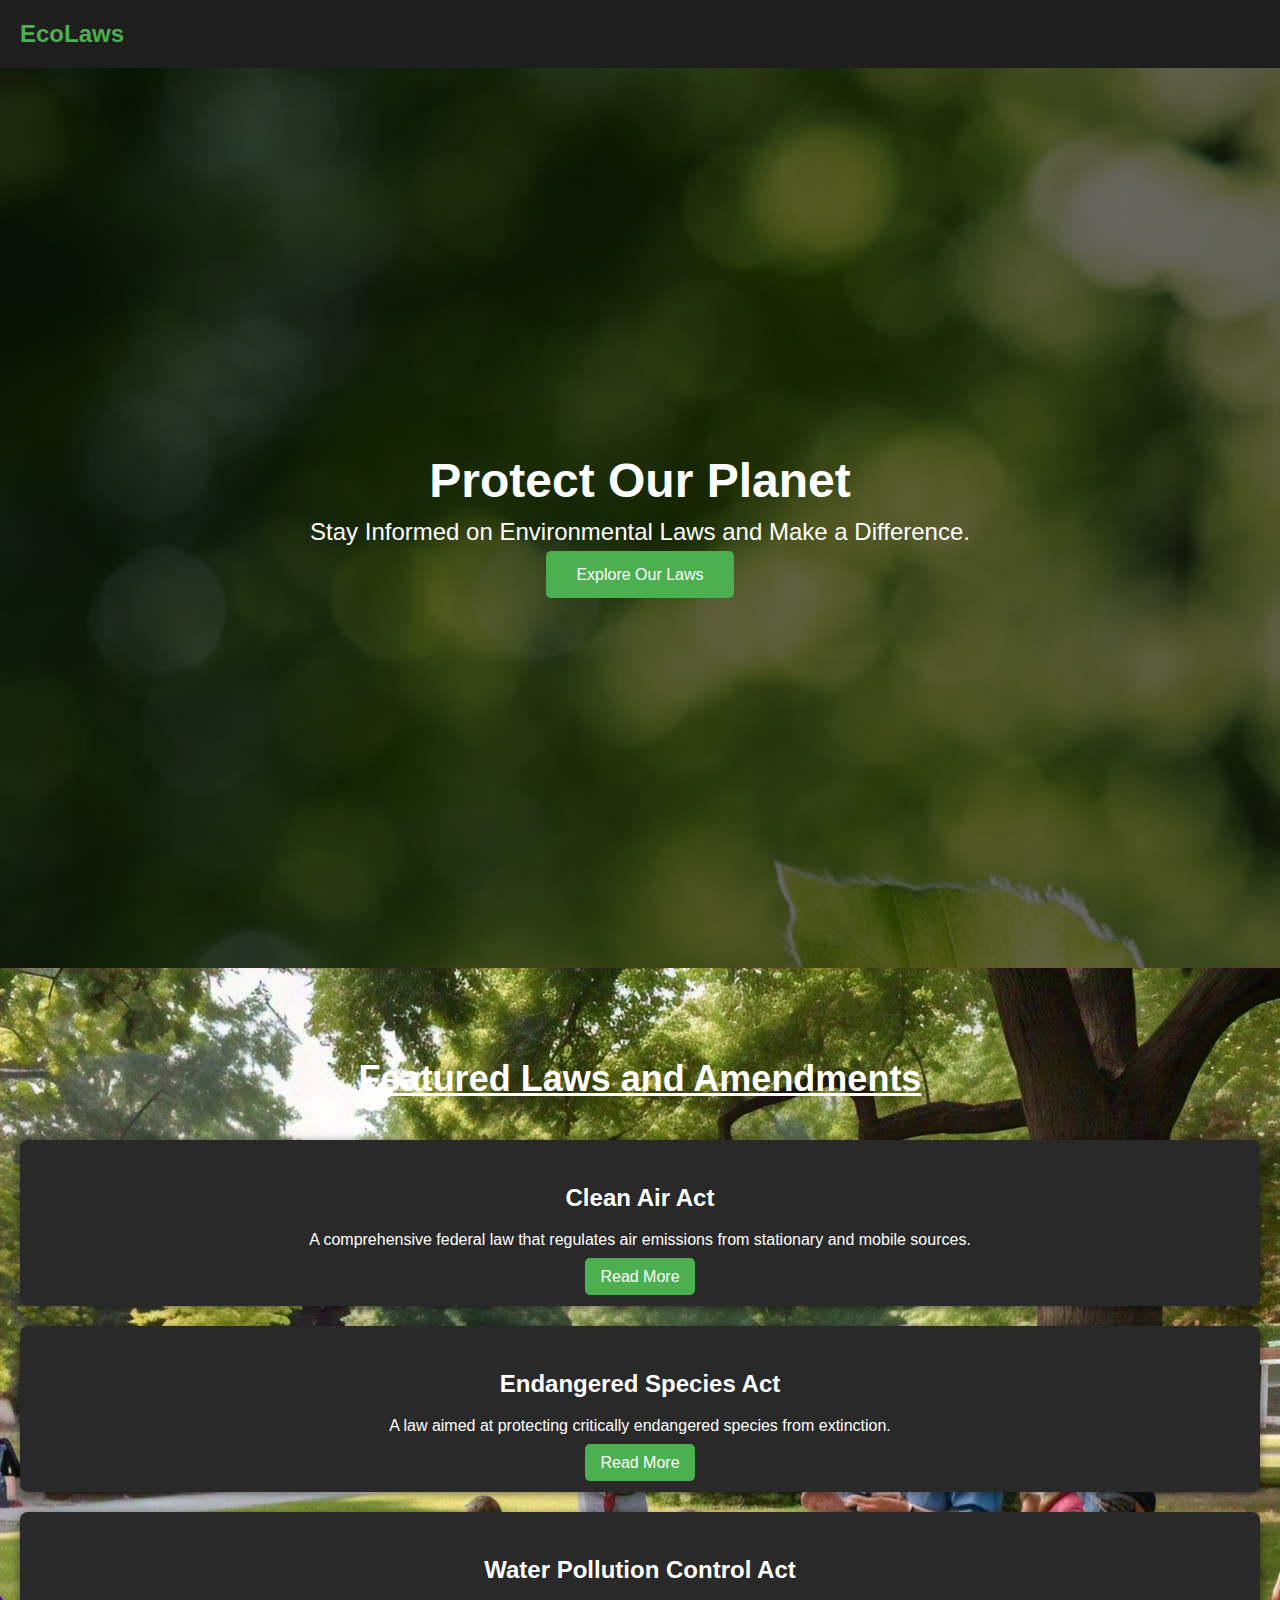
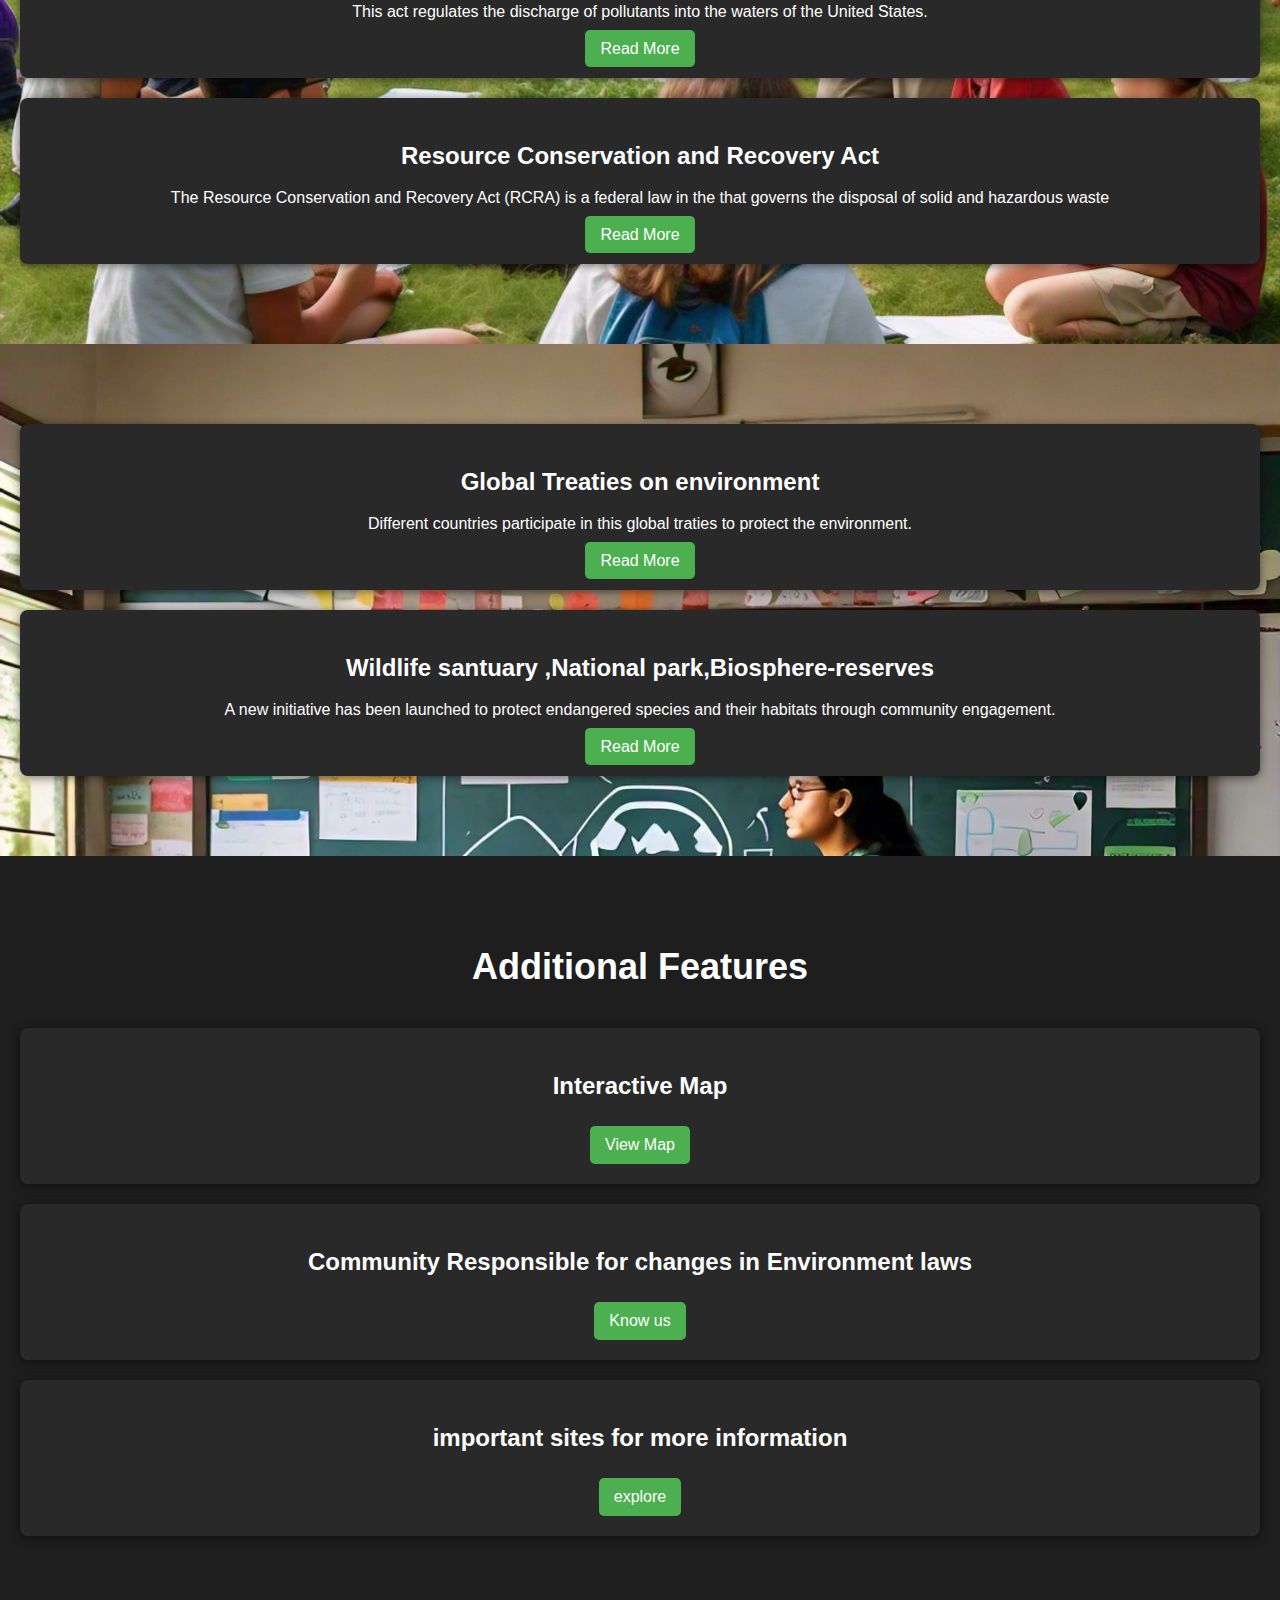
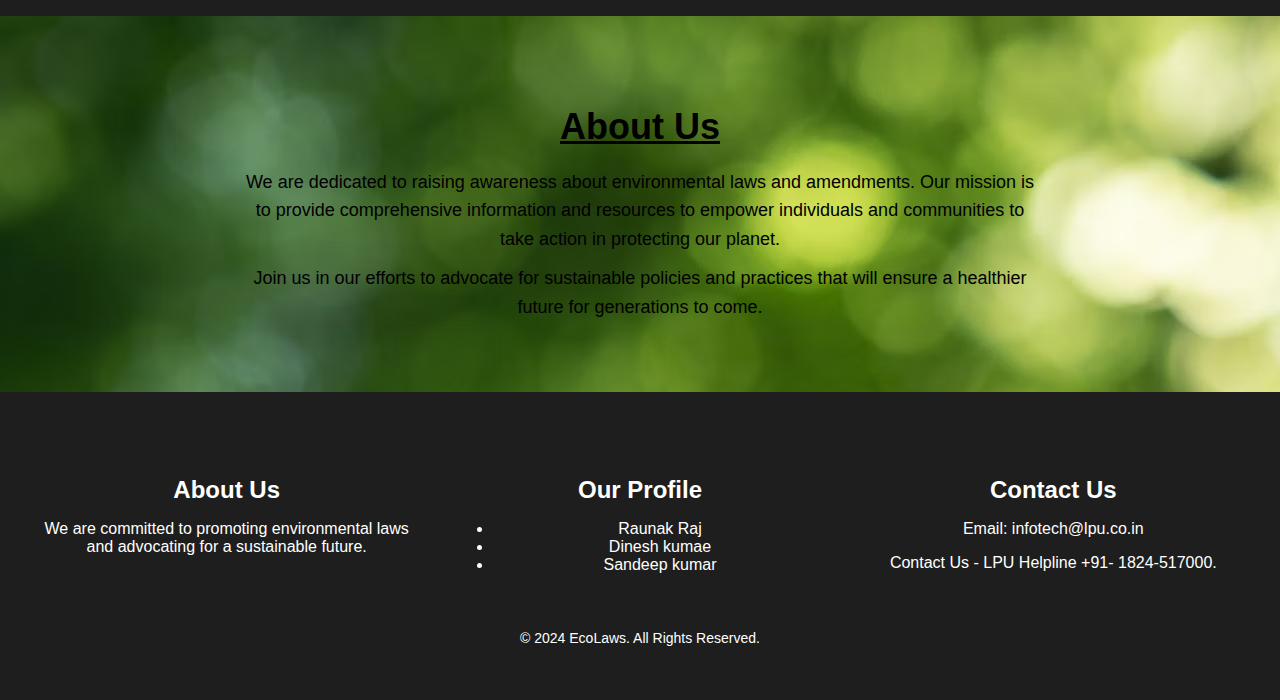
==== index.html @ d6242c62 "Add files via upload" ====
<!DOCTYPE html>
<html lang="en">
<head>
    <link rel="stylesheet" href="styles.css">
    <title>Environmental Laws</title>
</head>
<body>
    <header>
        <div class="logo">
            <h1>EcoLaws</h1>
        </div>
 
       
    </header>
    <section class="hero">
        <div class="hero-content">
            <h1>Protect Our Planet</h1>
            <p>Stay Informed on Environmental Laws and Make a Difference.</p>
            <a href="explore laws.html" class="cta-button">Explore Our Laws</a>
            
        </div>
    </section>
 
    
    <section class="featured-laws">
        <h2><u>Featured Laws and Amendments</u></h2>
        <div class="law-card">
            <h3>Clean Air Act</h3>
            <p>A comprehensive federal law that regulates air emissions from stationary and mobile sources.</p>
            <a href="clean air act.html" class="read-more">Read More</a>
        </div>
        <div class="law-card">
            <h3>Endangered Species Act</h3>
            <p>A law aimed at protecting critically endangered species from extinction.</p>
            <a href="Endangered species act.html" class="read-more">Read More</a>
        </div>
        <div class="law-card">
            <h3>Water Pollution Control Act</h3>
            <p>This act regulates the discharge of pollutants into the waters of the United States.</p>
            <a href="Water Pollution Control Act.html" class="read-more">Read More</a>
        </div>
        <div class="law-card">
            <h3>Resource Conservation and Recovery Act</h3>
            <p>The Resource Conservation and Recovery Act (RCRA) is a federal law in the that governs the disposal of solid and hazardous waste</p>
            <a href="Resource Conservation and Recovery Act.html" class="read-more">Read More</a>
        </div>
    </section>
    <section class="recent-news">
        </article>
        <article class="news-item">
            <h3> Global Treaties on environment</h3>
            <p>Different countries participate in this global traties to protect the environment.</p>
            <a href="Global treaties.html" class="read-more">Read More</a>
        </article>
        <article class="news-item">
            <h3>Wildlife santuary ,National park,Biosphere-reserves</h3>
            <p>A new initiative has been launched to protect endangered species and their habitats through community engagement.</p>
            <a href="place.html" class="read-more">Read More</a>
        </article>
    </section>
           <section class="additional-features">
        <h2>Additional Features</h2>
        <div class="feature-card">
            <h3>Interactive Map</h3>
            <p></p>
            <a href="Map.html" class="feature-button">View Map</a>
        </div>
        
        </div>
        <div class="feature-card">
            <h3>Community Responsible for changes in Environment laws </h3>
            <p></p>
            <a href="community.html" class="feature-button">Know us</a>
        </div>

          <div class="feature-card">
             <h3>important sites for more information </h3>
             <p></p>
             <a href="links.html" class="feature-button">explore</a>
    </div>
</section>
    <section class="about">
        <div class="about-content">
            <h2><u>About Us</u></h2>
            <p>
                We are dedicated to raising awareness about environmental laws and amendments. 
                Our mission is to provide comprehensive information and resources to empower individuals 
                and communities to take action in protecting our planet.
            </p>
            <p>
                Join us in our efforts to advocate for sustainable policies and practices that will 
                ensure a healthier future for generations to come.
            </p>
        </div>
    </section>
    <footer class="footer">
        <div class="footer-content">
            <div class="footer-section">
                <h3>About Us</h3>
                <p>We are committed to promoting environmental laws and advocating for a sustainable future.</p>
            </div>
            <div class="footer-section">
                <h3>Our Profile</h3>
                <ul>
                    <li><a href="https://www.linkedin.com/in/raunak-raj-90bb49324?utm_source=share&utm_campaign=share_via&utm_content=profile&utm_medium=android_app">Raunak Raj</a></li>
                    <li><a href="#">Dinesh kumae</a></li>
                    <li><a href="#">Sandeep kumar</a></li>
                    
            </div>
            <div class="footer-section">
                <h3>Contact Us</h3>
                <p>Email: infotech@lpu.co.in</p>
                <p>Contact Us - LPU Helpline +91- 1824-517000.</p>
            </div>
        </div>
        <div class="footer-bottom">
            <p>&copy; 2024 EcoLaws. All Rights Reserved.</p>
        </div>
    </footer>
    
    
    
    
    
    
    
</body>
</html>
---- styles.css ----
body {
    background-image: url(envo2.avif);
    margin: 0;
    font-family: Arial, sans-serif;
    background-color: #121212;
    color: #ffffff;
}

header {
    display: flex;
    justify-content: space-between;
    align-items: center;
    padding: 20px;
    background-color: #1e1e1e;
}

.logo h1 {
    font-size: 24px;
    margin: 0;
    color: #4caf50; /* Green color for a natural theme */
}

nav ul {
    list-style: none;
    display: flex;
    gap: 20px;
    margin: 0;
    padding: 0;
}

nav ul li {
    display: inline;
}

nav ul li a {
    text-decoration: none;
    color: #ffffff;
    transition: color 0.3s;
}

nav ul li a:hover {
    color: #4caf50; /* Change color on hover */
}

.cta-button a {
    background-color: #4caf50; /* Green background */
    color: #ffffff;
    padding: 10px 20px;
    text-decoration: none;
    border-radius: 5px;
    transition: background-color 0.3s;
}

.cta-button a:hover {
    background-color: #45a049; /* Darker green on hover */
}
.hero {
    display: flex;
    justify-content: center;
    align-items: center;
    height: 100vh;
    background-image: url('path/to/your/image.jpg'); /* Add a background image */
    background-size: cover;
    background-position: center;
    color: #ffffff;
    text-align: center;
    position: relative;
}

.hero::before {
    content: '';
    position: absolute;
    top: 0;
    left: 0;
    right: 0;
    bottom: 0;
    background-color: rgba(0, 0, 0, 0.6); /* Dark overlay */
    z-index: 1;
}

.hero-content {
    position: relative;
    z-index: 2; /* Ensure content is above the overlay */
    padding: 20px;
}

.hero h1 {
    font-size: 48px;
    margin: 0;
}

.hero p {
    font-size: 24px;
    margin: 10px 0 20px;
}

.cta-button {
    background-color: #4caf50; /* Green background */
    color: #ffffff;
    padding: 15px 30px;
    text-decoration: none;
    border-radius: 5px;
    transition: background-color 0.3s;
}

.cta-button:hover {
    background-color: #45a049; /* Darker green on hover */
}
.about {
    background-image:url(envo2.avif);
    background-color: #1e1e1e; /* Dark background for the section */
    color: black; /* White text for contrast */
    padding: 60px 20px; /* Padding around the content */
    text-align: center; /* Center text */
}

.about-content {
    max-width: 800px; /* Maximum width for the content */
    margin: 0 auto; /* Center the content block */
}

.about h2 {
    font-size: 36px; /* Size of the heading */
    margin-bottom: 20px; /* Space below the heading */
}

.about p {
    font-size: 18px; /* Size of the paragraph text */
    line-height: 1.6; /* Line height for readability */
    margin: 10px 0; /* Margin for paragraphs */
}
.featured-laws {
    background-image: url(Eco5.jpeg);
    background-color: #1e1e1e; /* Dark background for the section */
    color: #ffffff; /* White text for contrast */
    padding: 60px 20px; /* Padding around the section */
    text-align: center; /* Center text */
}

.featured-laws h2 {
    font-size: 36px; /* Size of the section heading */
    margin-bottom: 40px; /* Space below the heading */
}

.law-card {
    background-color: #292929; /* Card background color */
    border-radius: 8px; /* Rounded corners */
    padding: 20px; /* Padding inside the card */
    margin: 20px 0; /* Space between cards */
    box-shadow: 0 2px 10px rgba(0, 0, 0, 0.5); /* Subtle shadow for depth */
}

.law-card h3 {
    font-size: 24px; /* Size of the law title */
    margin-bottom: 10px; /* Space below the title */
}

.law-card p {
    font-size: 16px; /* Size of the description text */
    line-height: 1.5; /* Line height for readability */
}

.read-more {
    background-color: #4caf50; /* Green background */
    color: #ffffff; /* White text */
    padding: 10px 15px; /* Padding for the button */
    text-decoration: none; /* Remove underline */
    border-radius: 5px; /* Rounded corners */
    transition: background-color 0.3s; /* Transition for hover effect */
}

.read-more:hover {
    background-color: #45a049; /* Darker green on hover */
}
.recent-news {
    background-image: url(Eco3.jpeg);
    background-color: #1e1e1e; /* Dark background for the section */
    color: #ffffff; /* White text for contrast */
    padding: 60px 20px; /* Padding around the section */
    text-align: center; /* Center text */
}

.recent-news h2 {
    font-size: 36px; /* Size of the section heading */
    margin-bottom: 40px; /* Space below the heading */
}

.news-item {
    background-color: #292929; /* Item background color */
    border-radius: 8px; /* Rounded corners */
    padding: 20px; /* Padding inside the item */
    margin: 20px 0; /* Space between items */
    box-shadow: 0 2px 10px rgba(0, 0, 0, 0.5); /* Subtle shadow for depth */
}

.news-item h3 {
    font-size: 24px; /* Size of the news title */
    margin-bottom: 10px; /* Space below the title */
}

.news-item p {
    font-size: 16px; /* Size of the description text */
    line-height: 1.5; /* Line height for readability */
}

.read-more {
    background-color: #4caf50; /* Green background */
    color: #ffffff; /* White text */
    padding: 10px 15px; /* Padding for the button */
    text-decoration: none; /* Remove underline */
    border-radius: 5px; /* Rounded corners */
    transition: background-color 0.3s; /* Transition for hover effect */
}

.read-more:hover {
    background-color: #45a049; /* Darker green on hover */
}
.resources {
    background-image: url(Eco2.jpeg);
    background-color: #1e1e1e; /* Dark background for the section */
    color: #ffffff; /* White text for contrast */
    padding: 60px 20px; /* Padding around the section */
    text-align: center; /* Center text */
}

.resources h2 {
    font-size: 36px; /* Size of the section heading */
    margin-bottom: 40px; /* Space below the heading */
}

.resource-card {
    background-color: #292929; /* Card background color */
    border-radius: 8px; /* Rounded corners */
    padding: 20px; /* Padding inside the card */
    margin: 20px 0; /* Space between cards */
    box-shadow: 0 2px 10px rgba(0, 0, 0, 0.5); /* Subtle shadow for depth */
}

.resource-card h3 {
    font-size: 24px; /* Size of the resource title */
    margin-bottom: 10px; /* Space below the title */
}

.resource-card p {
    font-size: 16px; /* Size of the description text */
    line-height: 1.5; /* Line height for readability */
}

.download-button, .register-button {
    background-color: #4caf50; /* Green background */
    color: #ffffff; /* White text */
    padding: 10px 15px; /* Padding for the button */
    text-decoration: none; /* Remove underline */
    border-radius: 5px; /* Rounded corners */
    transition: background-color 0.3s; /* Transition for hover effect */
    margin-top: 10px; /* Space above the button */
    display: inline-block; /* Align the button */
}

.download-button:hover, .register-button:hover {
    background-color: #45a049; /* Darker green on hover */
}
.community-engagement {
    background-image: url(Eco4.jpeg);
    background-color: #1e1e1e; /* Dark background for the section */
    color: #ffffff; /* White text for contrast */
    padding: 60px 20px; /* Padding around the section */
    text-align: center; /* Center text */
}

.community-engagement h2 {
    font-size: 36px; /* Size of the section heading */
    margin-bottom: 40px; /* Space below the heading */
}

.event-card {
    background-color: #292929; /* Card background color */
    border-radius: 8px; /* Rounded corners */
    padding: 20px; /* Padding inside the card */
    margin: 20px 0; /* Space between cards */
    box-shadow: 0 2px 10px rgba(0, 0, 0, 0.5); /* Subtle shadow for depth */
}

.event-card h3 {
    font-size: 24px; /* Size of the event title */
    margin-bottom: 10px; /* Space below the title */
}

.event-card p {
    font-size: 16px; /* Size of the description text */
    line-height: 1.5; /* Line height for readability */
}

.register-button {
    background-color: #4caf50; /* Green background */
    color: #ffffff; /* White text */
    padding: 10px 15px; /* Padding for the button */
    text-decoration: none; /* Remove underline */
    border-radius: 5px; /* Rounded corners */
    transition: background-color 0.3s; /* Transition for hover effect */
    margin-top: 10px; /* Space above the button */
    display: inline-block; /* Align the button */
}

.register-button:hover {
    background-color: #45a049; /* Darker green on hover */
}
.design-considerations {
    background-color: #1e1e1e; /* Dark background for the section */
    color: #ffffff; /* White text for contrast */
    padding: 60px 20px; /* Padding around the section */
    text-align: center; /* Center text */
}

.design-considerations h2 {
    font-size: 36px; /* Size of the section heading */
    margin-bottom: 40px; /* Space below the heading */
}

.design-considerations ul {
    list-style-type: none; /* Remove default list styling */
    padding: 0; /* Remove padding */
}

.design-considerations li {
    background-color: #292929; /* Background color for list items */
    border-radius: 8px; /* Rounded corners */
    padding: 15px; /* Padding inside the list item */
    margin: 15px 0; /* Space between items */
    box-shadow: 0 2px 10px rgba(0, 0, 0, 0.5); /* Subtle shadow for depth */
    font-size: 18px; /* Font size for list text */
    line-height: 1.5; /* Line height for readability */
}

.design-considerations strong {
    color: #4caf50; /* Highlight important terms with green */
}
.footer {
    
    background-color: #1e1e1e; /* Dark background for the footer */
    color: #ffffff; /* White text for contrast */
    padding: 40px 20px; /* Padding around the footer */
    text-align: center; /* Center text */
}

.footer-content {
    display: flex; /* Flexbox for layout */
    justify-content: space-between; /* Space between sections */
    flex-wrap: wrap; /* Allow wrapping on smaller screens */
}

.footer-section {
    flex: 1; /* Equal flex for each section */
    min-width: 200px; /* Minimum width for responsiveness */
    margin: 20px; /* Margin around sections */
}

.footer-section h3 {
    font-size: 24px; /* Size of the section heading */
    margin-bottom: 15px; /* Space below the heading */
}

.footer-section p, .footer-section a {
    font-size: 16px; /* Font size for text */
    color: #ffffff; /* White text */
    text-decoration: none; /* Remove underline */
    transition: color 0.3s; /* Transition for hover effect */
}

.footer-section a:hover {
    color: #4caf50; /* Change color on hover */
}

.footer-bottom {
    margin-top: 20px; /* Space above the bottom text */
}

.footer-bottom p {
    font-size: 14px; /* Font size for copyright text */
}
.additional-features {
    background-color: #1e1e1e; /* Dark background for the section */
    color: #ffffff; /* White text for contrast */
    padding: 60px 20px; /* Padding around the section */
    text-align: center; /* Center text */
}

.additional-features h2 {
    font-size: 36px; /* Size of the section heading */
    margin-bottom: 40px; /* Space below the heading */
}

.feature-card {
    background-color: #292929; /* Card background color */
    border-radius: 8px; /* Rounded corners */
    padding: 20px; /* Padding inside the card */
    margin: 20px 0; /* Space between cards */
    box-shadow: 0 2px 10px rgba(0, 0, 0, 0.5); /* Subtle shadow for depth */
}

.feature-card h3 {
    font-size: 24px; /* Size of the feature title */
    margin-bottom: 10px; /* Space below the title */
}

.feature-card p {
    font-size: 16px; /* Size of the description text */
    line-height: 1.5; /* Line height for readability */
}

.feature-button {
    background-color: #4caf50; /* Green background */
    color: #ffffff; /* White text */
    padding: 10px 15px; /* Padding for the button */
    text-decoration: none; /* Remove underline */
    border-radius: 5px; /* Rounded corners */
    transition: background-color 0.3s; /* Transition for hover effect */
    margin-top: 10px; /* Space above the button */
    display: inline-block; /* Align the button */
}

.feature-button:hover {
    background-color: #45a049; /* Darker green on hover */
}
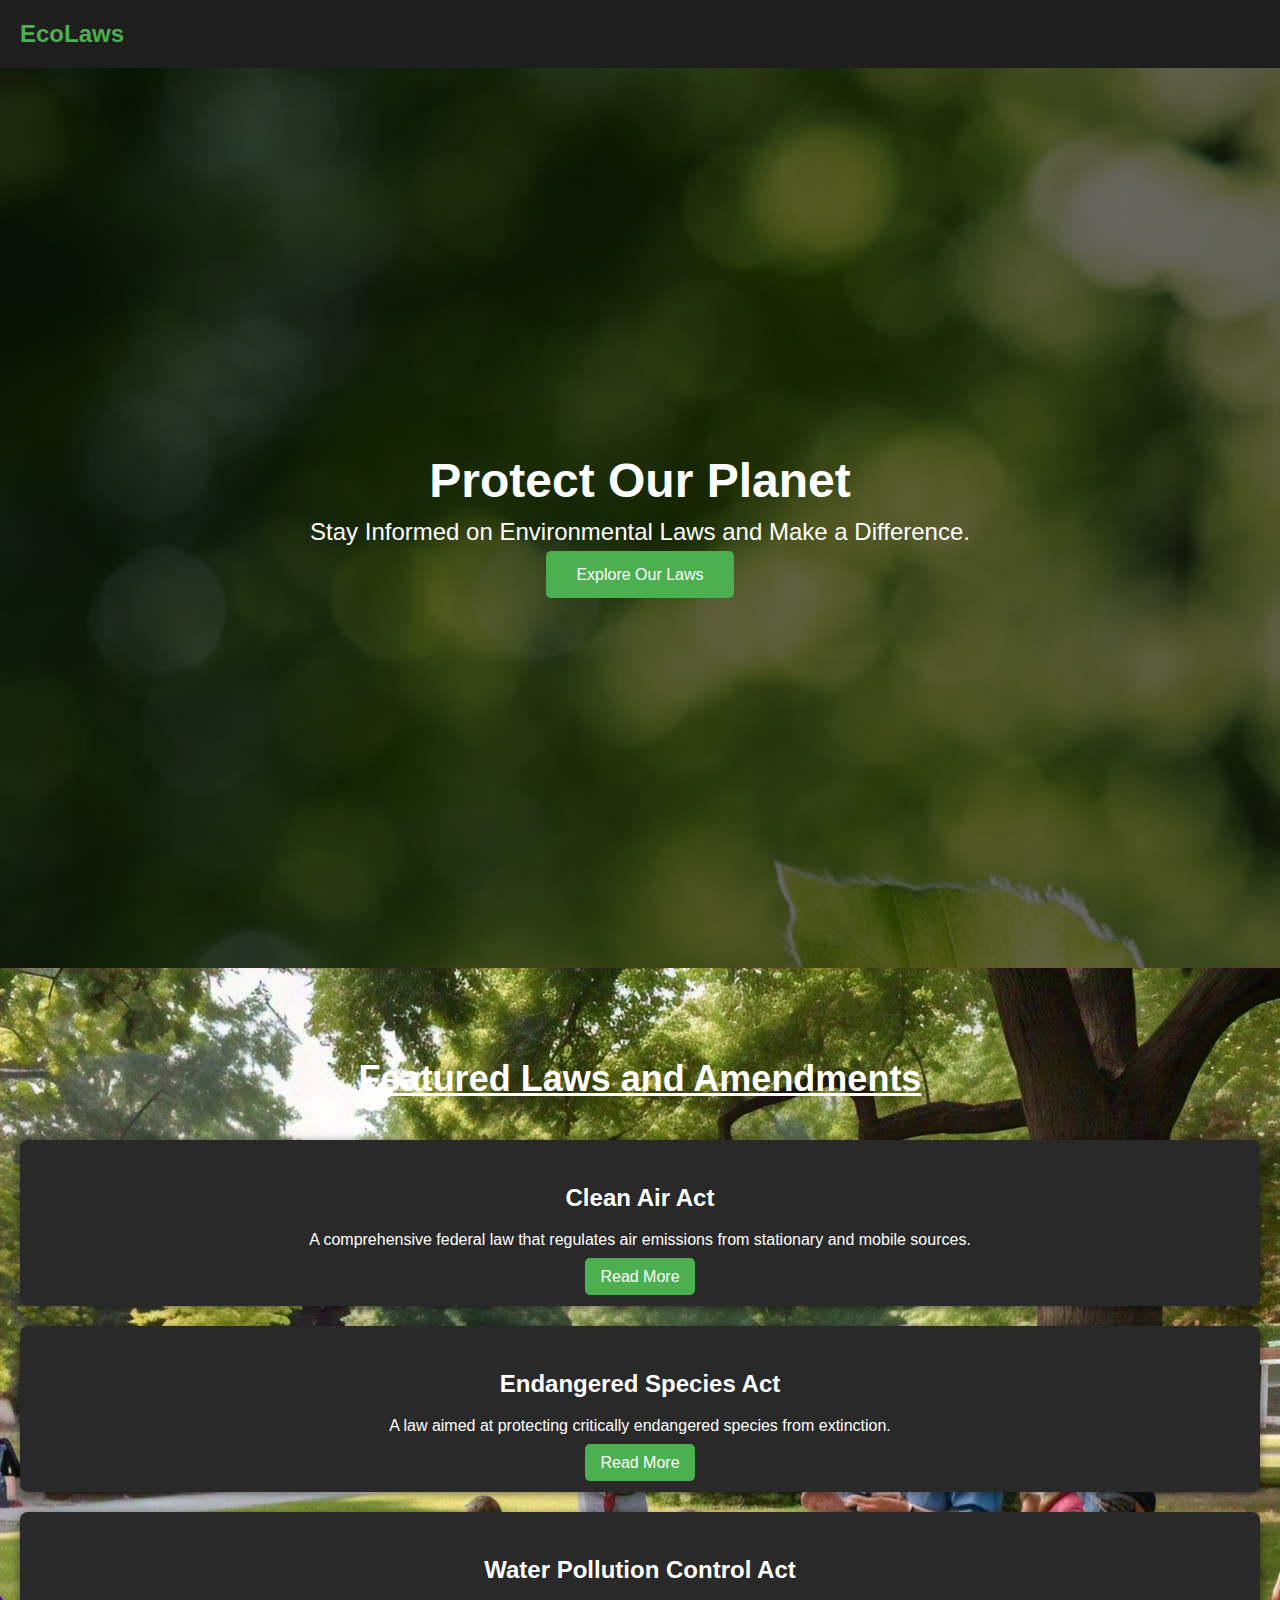
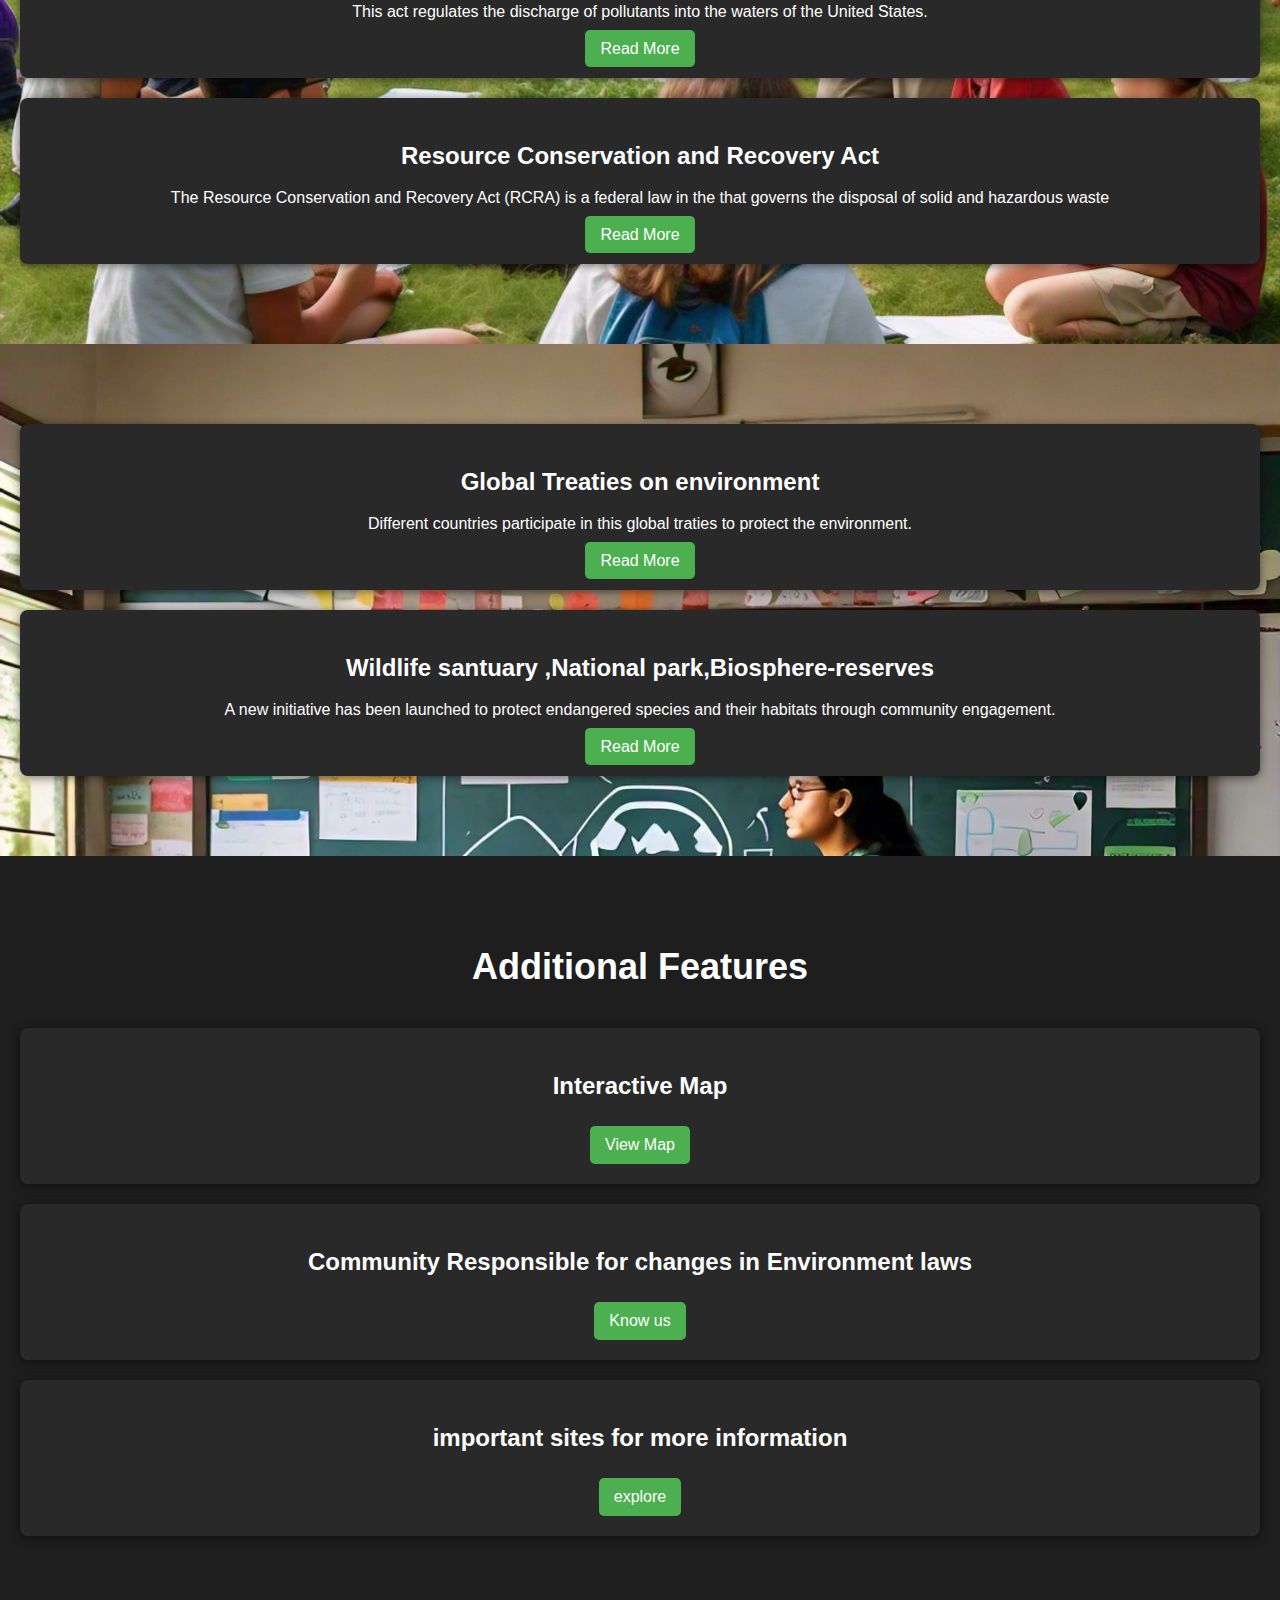
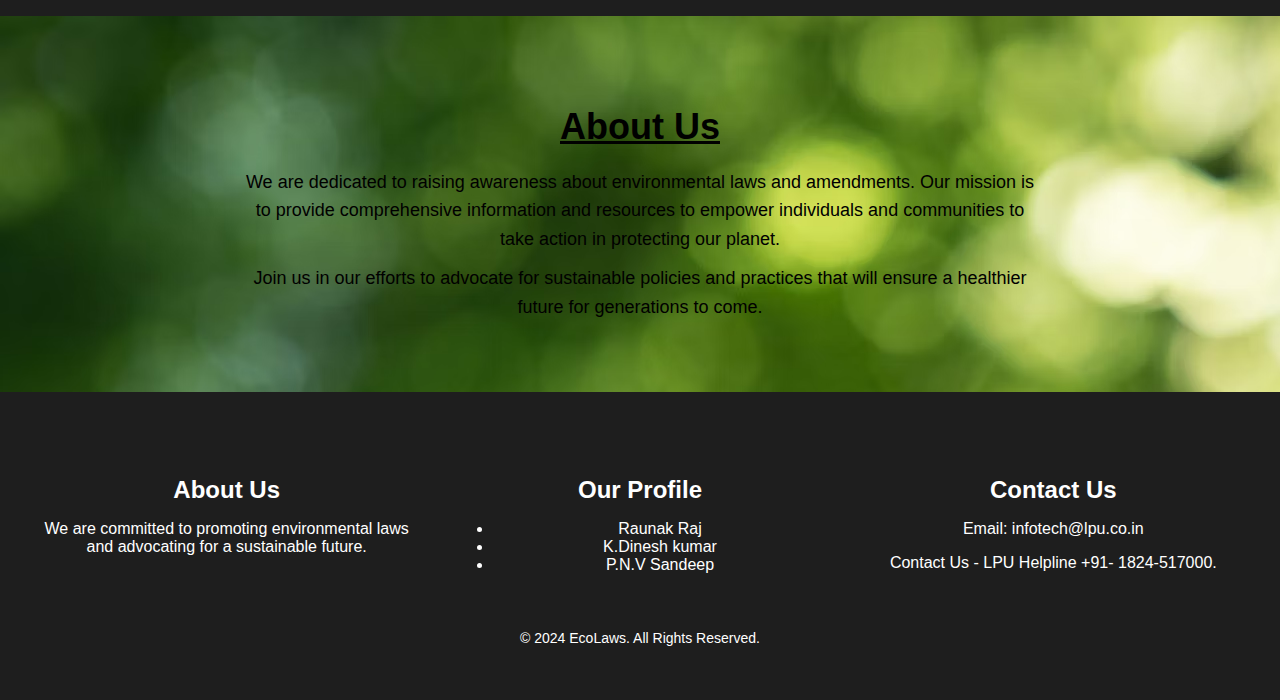
==== commit 53a505c5: "Update index.html" ====
--- a/index.html
+++ b/index.html
@@ -103,8 +103,8 @@
                 <h3>Our Profile</h3>
                 <ul>
                     <li><a href="https://www.linkedin.com/in/raunak-raj-90bb49324?utm_source=share&utm_campaign=share_via&utm_content=profile&utm_medium=android_app">Raunak Raj</a></li>
-                    <li><a href="#">Dinesh kumae</a></li>
-                    <li><a href="#">Sandeep kumar</a></li>
+                    <li><a href="#">K.Dinesh kumar</a></li>
+                    <li><a href="#">P.N.V Sandeep</a></li>
                     
             </div>
             <div class="footer-section">
